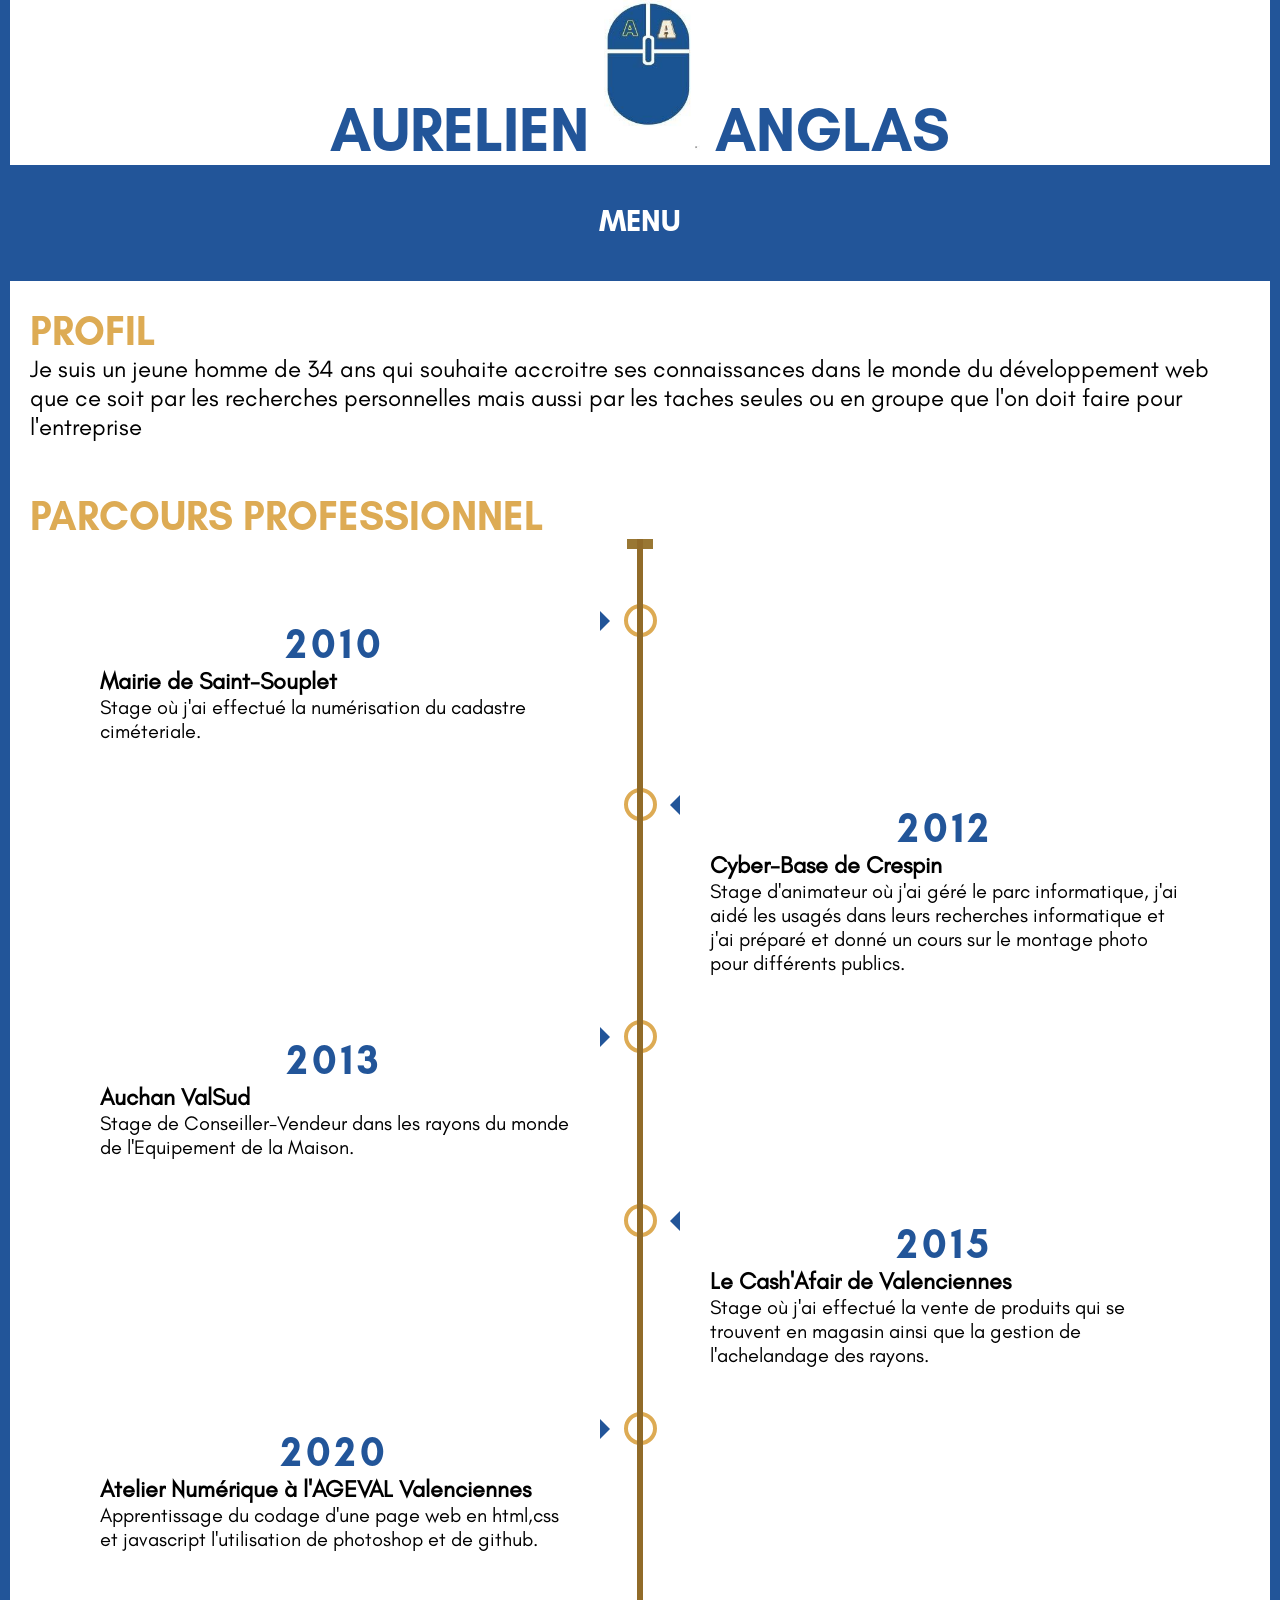
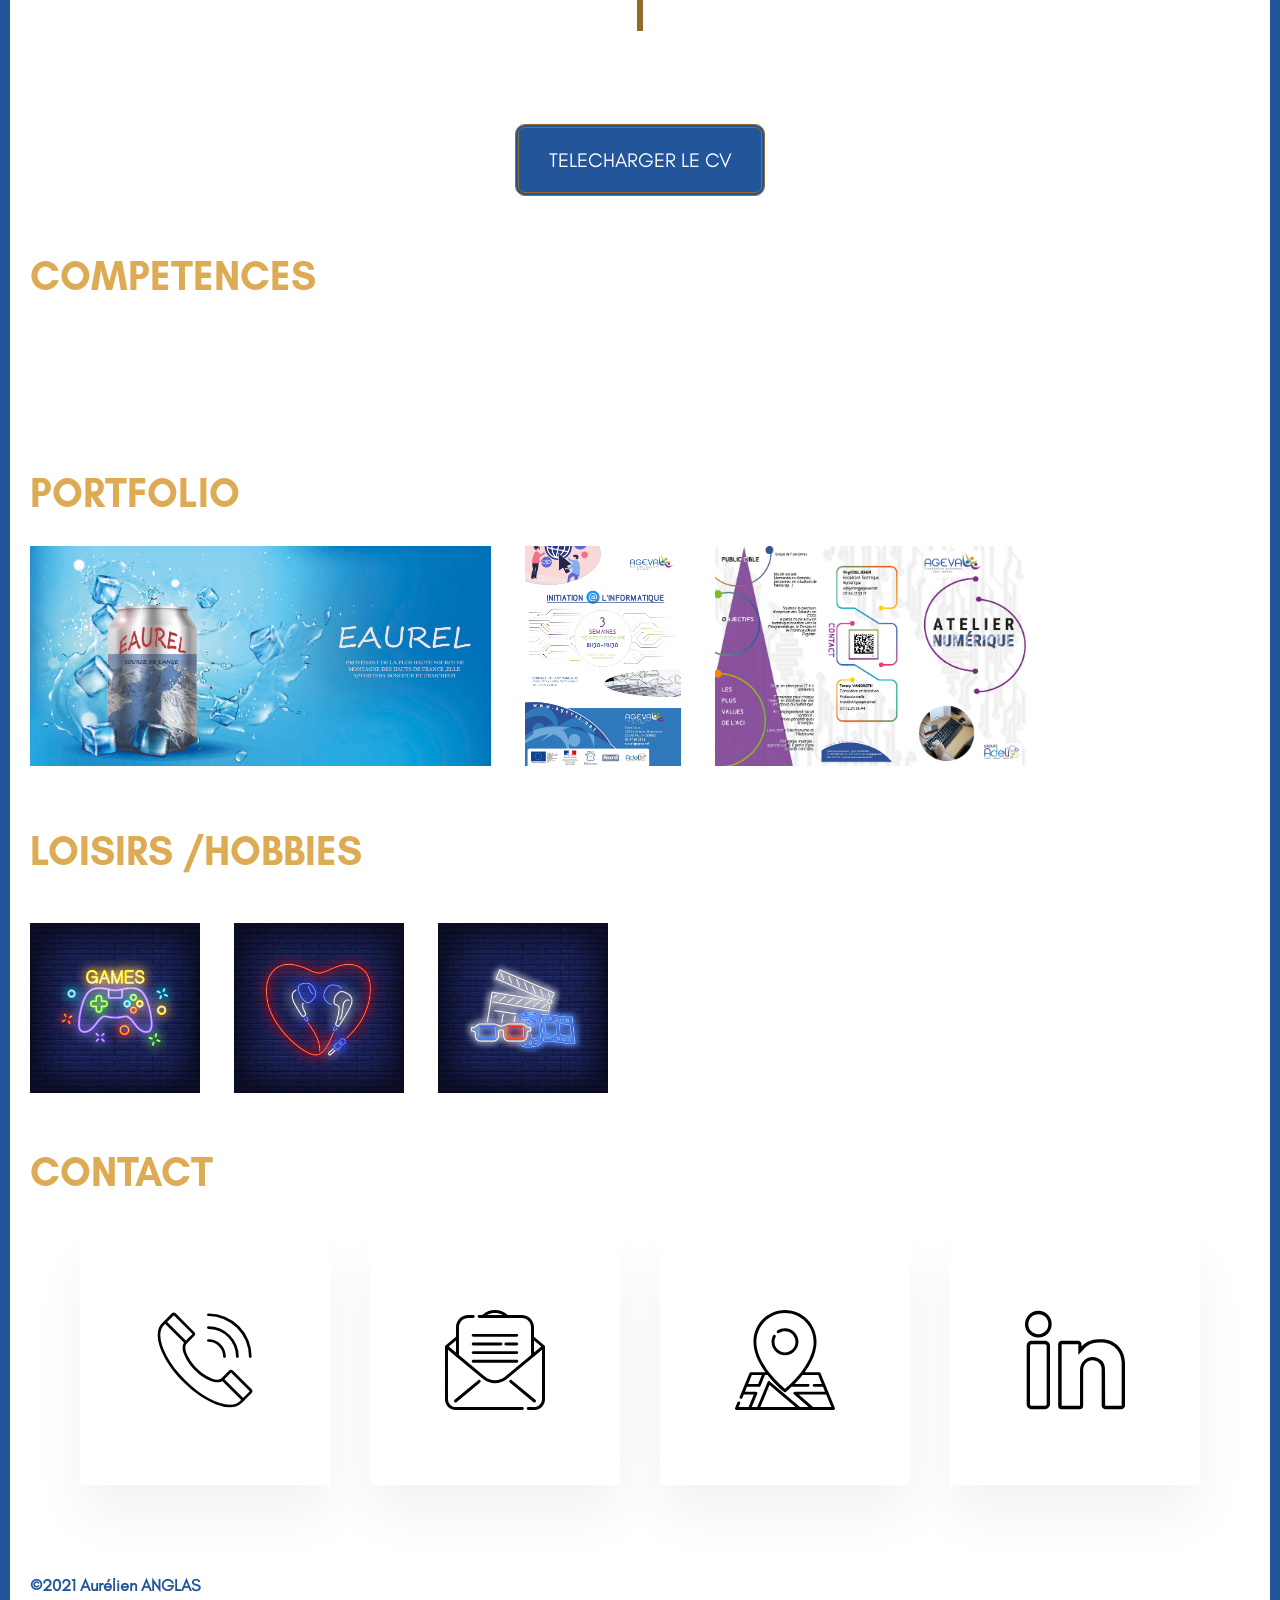
==== index.html @ 5579807e "Add files via upload" ====
<!DOCTYPE html>
<html lang="fr" dir="ltr">
<head>
  <meta charset="utf-8">
  <meta name="viewport" content="width=device-width, initial-scale=1.0">
  <link rel="stylesheet" href="index.css">
  <link rel="stylesheet" href="https://cdnjs.cloudflare.com/ajax/libs/font-awesome/5.15.1/css/all.min.css" integrity="sha512-+4zCK9k+qNFUR5X+cKL9EIR+ZOhtIloNl9GIKS57V1MyNsYpYcUrUeQc9vNfzsWfV28IaLL3i96P9sdNyeRssA==" crossorigin="anonymous" />
<script type="text/javascript" src="http://ajax.googleapis.com/ajax/libs/jquery/1.8/jquery.min.js"></script>
  <script>

              jQuery(function(){
                  $(function () {
                      $(window).scroll(function () {
                          if ($(this).scrollTop() > 200 ) {
                              $('#scrollUp').css('right','10px');
                          } else {
                              $('#scrollUp').removeAttr( 'style' );
                          }

                      });
                  });
              });
  </script>
<title>Aurélien Anglas CV</title>
</head>
<body>
<header>
  <h1>AURELIEN <img src="img/F.jpg" alt="souris"> ANGLAS </h1>

</header>

</div>
<section id="menu">
  <nav>
    <label for="menu-mobile" class="menu-mobile">MENU</label>
    <input type="checkbox" id="menu-mobile" role="button">
      <ul>
      <li>  <a href="#profil">PROFIL</a></li>
      <li>  <a href="#parcours">PARCOURS PRO</a></li>
      <li>  <a href="#competences">COMPETENCES</a> </li>
      <li>  <a href="#portfolio">PORTFOLIO</a></li>
      <li>  <a href="#loisirs">LOISIRS</a></li>
      <li>  <a href="#contact">CONTACT</a></li>

      </ul>
      </nav>
</section>



<div id="scrollUp">
<a href="#top"><img src="img/to-top.png"/></a>
</div>
</div>
  <section id="profil">

    <article class="profil">
      <h2>PROFIL</h2>
      Je suis un jeune homme de 34 ans qui souhaite accroitre ses connaissances dans le monde du développement web que ce soit par les recherches personnelles mais aussi par les taches seules ou en groupe que l'on doit faire pour l'entreprise
    </article>

  </section>

  <section id="parcours">
    <article class="Parcours professionnel">
        <h2>PARCOURS PROFESSIONNEL</h2>
    </article>

    <div class="timeline" >
      <div class="container left">
        <div class="content">
          <p>2010</p>
          <h3>Mairie de Saint-Souplet</h3>
          <article class="">
            Stage où j'ai effectué la numérisation du cadastre ciméteriale.
          </article>

        </div>
      </div>
      <div class="container right">
        <div class="content">  <p>2012</p>
            <h3>Cyber-Base de Crespin</h3>
            <article class="">
              Stage d'animateur où j'ai géré le parc informatique, j'ai aidé les usagés dans leurs recherches informatique et j'ai préparé et donné un cours sur le montage photo pour différents publics.
            </article>

        </div>
      </div>
      <div class="container left">
        <div class="content">
          <p>2013</p>
          <h3>Auchan ValSud</h3>
          <article class="">
            Stage de Conseiller-Vendeur dans les rayons du monde de l'Equipement de la Maison.
          </article>
        </div>
      </div>
      <div class="container right">
        <div class="content">
          <p>2015</p>
          <h3>Le Cash'Afair de Valenciennes </h3>
          <article class="">
            Stage où j'ai effectué la vente de produits qui se trouvent en magasin ainsi que la gestion de l'achelandage des rayons.
          </article>
        </div>
      </div>
      <div class="container left">
        <div class="content">
          <p>2020</p>
          <h3>Atelier Numérique à l'AGEVAL Valenciennes</h3>
          <article class="">
            Apprentissage du codage d'une page web en html,css et javascript
            l'utilisation de photoshop et de github.
          </article>
        </div>
      </div>
      </div>

    <br>
    <br>
  </section>
<section id="boutoncv">
   <a href="img/aurelien-anglas-cv.pdf" target="blank" download="aurelien-anglas-cv.pdf">
  <span>TELECHARGER LE CV</span>
</a>

</section>
  <section id="competences">

    <article class="Competences">
        <h2>COMPETENCES</h2>
      <br>
      <div class="slideshow">
        <div class="slide">
          <img src="img/github.svg" alt="" >
        </div>
        <div class="slide">
          <img src="img/html.svg" alt="">
        </div>
        <div class="slide">
          <img src="img/css.svg" alt="">
        </div>
        <div class="slide">
          <img src="img/office.svg" alt="">
        </div>
        <div class="slide">
          <img src="img/photoshop.svg" alt="">
        </div>
        <div class="slide">
          <img src="img/illustrator.svg" alt="">
        </div>
        <div class="slide">
          <img src="img/audacity.svg" alt="">
        </div>
        <div class="slide">
          <img src="img/js.svg" alt="">
        </div>
        <div class="slide">
          <img src="img/indesign.svg" alt="">
        </div>
      </div>
    </article>

  </section>
<section id="portfolio">
  <article class="">
    <h2>PORTFOLIO</h2>
  <a  class=affichepersonnel href="img/anglas-aurelien-affiche-perso.pdf" target="_blank"> <img  src=img/anglas-aurelien-affiche-perso.jpg alt=""></a>
  <a  class=affichepersonnel href="img/aurelien-anglas-affiche-ageval.pdf" target="_blank"> <img  src=img/anglas-aurelien-affiche-ageval.jpg alt=""></a>
  <a  class=affichepersonnel href="img/depliant atelier numerique.pdf" target="_blank"> <img  src=img/Depliant-atelier-numerique.jpg alt=""></a>
  </article>
</section>

  <section id="loisirs">
    <article class="">
      <h2>LOISIRS /HOBBIES</h2>
    </article>
    <br>
    <article class="loisirs">
      <img src="img/game-controller.jpg" alt="">
      <img src="img/headphone.jpg" alt="">
      <img src="img/cinema.jpg" alt="">
    </article>
    </section>
    <section id="contact">
      <article class="">
        <h2>CONTACT</h2>
      </article>

      <div class="contener">
        <div class="box">
          <div class="imgBx">
            <img src="img/call.svg" alt="call">
          </div>
          <div class="contant">
            <div class="icon">
              <img src="img/call.svg" alt="">
            </div>
            <h3>Téléphone</h3>
            <h4>06/38/32/59/62</h4>
          </div>
        </div>
        <div class="box">
          <div class="imgBx">
            <img src="img/open-email.svg" alt="">
          </div>
          <div class="contant">
            <div class="icon">
              <img src="img/open-email.svg" alt="">
            </div>
            <h3>Adresse Mail</h3>
            <h4>aurelienanglas@gmail.com</h4>
          </div>
        </div>
        <div class="box">
          <div class="imgBx">
            <img src="img/map.svg" alt="">
          </div>
          <div class="contant">
            <div class="icon">
              <img src="img/map.svg" alt="">
            </div>
            <h3>Adresse</h3>
            <h4>59163 Condé sur Escaut</h4>
          </div>
        </div>
        <div class="box">
          <div class="imgBx">
           <img src="img/linkedin.svg" alt="">
          </div>
          <div class="contant">
            <div class="icon">
             <img src="img/linkedin.svg" alt="">
            </div>
            <h3>Linkedin</h3>
            <h4>www.linkedin.com/in/aurelien-anglas/</h4>
          </div>
    </div>
  </div>
  </section>
<footer>

<section>
  <article class="">
    <div class="">
      <h5>&copy;2021 Aurélien ANGLAS</h5>
    </div>
  </article>

</section>

</footer>
</body>
</html>
---- index.css ----
@font-face {
  font-family:"glacial indifference" ;
  src: url(GlacialIndifference-Regular.otf);
}
@font-face {
  font-family: "Gi Bolder";
  src: url(GlacialIndifference-Bold.otf);

}
*{  margin: 0;
  padding: 0;
  box-sizing:border-box;
  font-family: "glacial indifference";
}

header{   background-color: #fff;
}
header h1{
  font-family: "Gi Bolder";
  font-size: 60px;
  text-align: center;
  background-color: white;
  color: #259;
margin-bottom: 25px;
}
header img{
height: 150px;
}
section{
  padding: 25px 20PX;
}
input{
  display: none;
}
body{
  background: #259;
  padding-left: 10px;
  padding-right: 10px;
  justify-content: center;
  align-items: center;
  min-height: 100vh;
}
#menu{
  display: flex;
  justify-content: center;
  align-items: center;
  padding:0px 0px;
  color:white;
}
nav{
  width: 100%;
  background-color: white;
  margin-top: : 30px;
  margin-bottom: 30px;
}
nav> ul{
  margin: 0px;

}
nav li{
  list-style-type: none;
}
li::before {
  content: "•";
color:#ddab54
}
nav>ul>li{
  float: left;
  position: relative;
}
nav >ul ::after{
  content: "";
  display: table;
  clear: both;
}
.submenu{
  display: none;
}
nav input[type=checkbox]{
  display: none;
}
nav label{
  display: none;
}
nav a{
  display: inline-block;
  text-decoration: none;
}
nav>ul>li>a {
  padding: 10px 15px;
  color:#249;
}
nav input[type=checkbox]:checked ~ ul{
  display: block;
}
  .timeline{
    background-color:#fff;
    margin: 0 auto;
    position: relative;

    font-size:20px;
    padding: 50px 0;
  }
  .timeline::before{
    content: "";
    position: absolute;
    top: 0;
    bottom: 0;
    width: 26px;
    height:10px;
    left: 50%;
    background: #973;
    margin-left: -13px;
  }

  .container{
    padding: 10px 40px;
    position: relative;
    width: 50%;
  }
  /* The circles on the timeline */
  .container::after{
    content: "";
    position: absolute;
    top: 15px;
    right: -17px;
    width: 25px;
    height: 25px;
    border-radius: 50%;
    border: 4px solid #ddab54;
    background: #fff;
    z-index: auto;
  }
  .left{
    left:0;
  }
  .right{
    left: 50%;
  }


  a{font-family: "GI Bolder";
    text-decoration: none;
    font-size: 40px;
  }
  /* The actual timeline (the vertical ruler) */
  .timeline::after {
    content: '';
    position: absolute;
    width: 6px;
    background-color: #916b29;
    top: 0;
    bottom: 0;
    left: 50%;
    margin-left: -3px;
  }
  /* The actual content */
  .content {
    padding: 20px 30px;
    background-color:white
    ;
    position: relative;
    border-color: #259;
    border-radius: 6px;
  }

  /* Add arrows to the left container (pointing right) */
  .left::before {
    content: " ";
    height: 0;
    position: absolute;
    top: 22px;
    width: 0;
    z-index: auto;
    right: 30px;
    border: medium solid white;
    border-width: 10px 0 10px 10px;
    border-color: transparent transparent transparent #259;
  }

  /* Add arrows to the right container (pointing left) */
  .right::before {
    content: " ";
    height: 0;
    position: absolute;
    top: 22px;
    width: 0;
    z-index: auto;
    left: 30px;
    border: medium solid white;
    border-width: 10px 10px 10px 0;
    border-color: transparent #259 transparent transparent;
  }
  /* Fix the circle for containers on the right side */
  .right::after {
    left: -16px;
  }
  h2{color:#ddab54;}
  article.profil{
    font-size: 24px;
  }
  .profil{background-color: #fff}
  #profil{
    z-index: auto;
    background:#fff;
  }
  #parcours{
    background:#fff;
    z-index: auto;
  }
   h2{
     font-family: "GI bolder";
     font-size: 40px;
    color:#ddab54;
  }
  #parcours p{
    color:#259;
    font-size: 40px;font-family: "GI bolder";
    text-align: center;
    letter-spacing: 4px;
  }
  .cv img{
    height: 160px;
    padding:15px;
    right: -15%;
  }
  #boutoncv {
    background-color: white;
    text-align: center;
  }
#boutoncv a {
        display:inline-block;

        font-family: GI Bolder;
        font-size: 20px;
        color:white;
        background-color: #259;
        border-radius: 10px;
        border: 4px double #916b29;
        padding: 20px;
        width: 250px;
        transition: all 0.5s;
        cursor: pointer;
        margin: 5px;
        }
        #boutoncv a span {
        cursor: pointer;
        display: inline-block;
        text-align: center;
        position: relative;
        transition: 0.5s;
        }
        #boutoncv a span:after {

        position: absolute;
        text-align: center;
        opacity: 0;
        top: 0;
        right: -20px;
        transition: 0.5s;
        }
        #boutoncv a:hover {
        background-color: #ddab54;
        }
        #boutoncv a:hover span {
        padding-right: 25px;
        }
      #boutoncv a:hover span:after {
        opacity: 1;
        right: 0;
        }
  .slideshow{
    position: relative;
    width: 100px;
    height: 100px;
    transform-style:flat;
    perspective: 500px
  }
  .slideshow .slide{
    position: relative;
    top:0;
    left:0;
    right: 0;
    bottom:0;
    animation: animate 13.5s linear infinite;
    transform: rotateY(90deg);
  }
  .slideshow .slide:nth-child(2){
    animation-delay: 0s;}
  .slideshow .slide:nth-child(3){
    animation-delay: 01.5s;}
  .slideshow .slide:nth-child(8){
    animation-delay: 3s;}
  .slideshow .slide:nth-child(1){
    animation-delay: 4.5s;}
  .slideshow .slide:nth-child(4){
    animation-delay: 6s;}
  .slideshow .slide:nth-child(5){
    animation-delay: 7.5s;}
  .slideshow .slide:nth-child(6){
    animation-delay: 9s;}
  .slideshow .slide:nth-child(9){
    animation-delay: 10.5s;}
  .slideshow .slide:nth-child(7){
    animation-delay: 12s;}

  .slideshow .slide img{
    position: absolute;
    top: 0;
    left:0;
    object-fit:fill;
    transform: rotateY(180deg);
    animation-duration: infinite;
  }
  @keyframes animate {
  0%{
    transform: rotateY(90deg);
  }
  10%,100%{
    transform: rotateY(270deg);
  }
  }
  #competences{background-color: #fff;}
  #competences img{
    height: 100px;
    padding-right: 25px;
  }
#loisirs{background-color: #fff;}
  #loisirs article{ background-color: #fff;}
  #loisirs img{
    height: 200px;
    position: relative;
    justify-content:space-around;
    padding-right:30px;
    padding-top: 30px;

  }
#portfolio { background-color: #fff;

}
  #portfolio img{
    height: 250px;
    position: relative;
    justify-content:space-around;
    padding-right:30px;
    padding-top: 30px;
    color:white;
    border-radius: solid,2px,#249;
  }
  .loisirs {background-color: #259;}

 .haut{

   justify-content: flex-end;
 }
 .haut img{
   position:relative;
   height:25px;
 }
 #scrollUp
 {
 position: fixed;
 bottom : 20px;
 right: -100px;
 z-index: 9999;
 }
#contact{
  background:white;
}
  .contener{
    position:relative;
    display: flex;
    justify-content: center;
    align-items: center;
    flex-wrap: wrap;
    margin: 20px 0;
  }
  .contener .box{
    position: relative;
    width: 250px;
    height: 250px;
    margin: 20px;
    background: #fff;
    box-shadow: 0px 30px 50px rgba(0, 0, 0, 0.05);
  }
  .contener .box:hover .imgBx{
    transform: scale(0);
  }
  .contener .box .imgBx{
    position: absolute;
    top: 0;
    left: 0;
    width: 100%;
    height: 100%;
    display: flex;
    justify-content: center;
    align-items: center;
    transition: 0.5s;
  }
  .contener .box .imgBx img{
    max-width: 100px;
  }
  .contener .box .contant{
    position: absolute;
    top:0;
    left:0;
    width: 100%;
    height:100%;
    padding: 20px;
    display: flex;
    justify-content: center;
    align-items: center;
    text-align: center;
    flex-direction: column;
    transition: 0.5s;
    background-color: #259;
    transform: scale(0);
  }
  .contener .box:hover .contant{
    transform: scale(1);
  }
  .contener .box:nth-child(2) .contant{
    background: #259;
  }
  .contener .box:nth-child(3) .contant{
    background: #259;
  }
  .contener .box:nth-child(4) .contant{
    background: #259;
  }
  .contener .box:nth-child(5) .contant{
    background: #259;
  }
  .contener .box .contant .icon img{
    max-width: 80px;
    filter: invert(1);
  }
  .contener .box .contant h3{
    color:#fff;
    text-transform: uppercase;
    font-size: 16px;
    letter-spacing: 2px;
    margin-top: 20px;
  }
  .contener .box .contant h4{
    color: #fff;
    font-size: 16px;
    font-weight: 500;
  }
  @media screen and (max-width:768px){
 .timeline::after {
   left:4.4%;
 }
.timeline::before{
  left:4.4%;}
/* Full-width containers */
 .container {
   width: 100%;
   padding-left: 50px;
   padding-right: 25px;
 }
/* Make sure that all arrows are pointing leftwards */
 .container::before {
   left: 60px;
   border: medium solid white;
   border-width: 10px 10px 10px 0;
   border-color: transparent white transparent transparent;
 }
/* Make sure all circles are at the same spot */
 .left::after, .right::after {
   left: 15px;
 }
/* Make all right containers behave like the left ones */
 .right {
   left: 0px;}
 }

footer{
  background: white;
font-size: 20px;
font-family: GlacialIndifference;
color: #259;
}
@media screen and (max-width:320px){
  nav{position: relative;
  }
  nav a{font-family: "GI Bolder";
  font-size: 1.5em;
  }
};

@media screen and (max-width:768px){
  body{
    background: white;
    padding-left: 0px;
    padding-right: 0px;
  }
}
@media screen and (max-width:1500px) {
  .menu-mobile{
    display: block;
    color:#fff;
    background:#259;
    font-family: GI Bolder;
    font-size: 30px;
    text-align: center;
    padding:12px 0px;
  }
  nav ul{
    display: none;
  }
  nav ul li, nav ul li a{
    width: 100%;
    text-align: center;
  }
  nav ul li a ,nav ul li:hover a {
    padding: 10px 30px;
  }
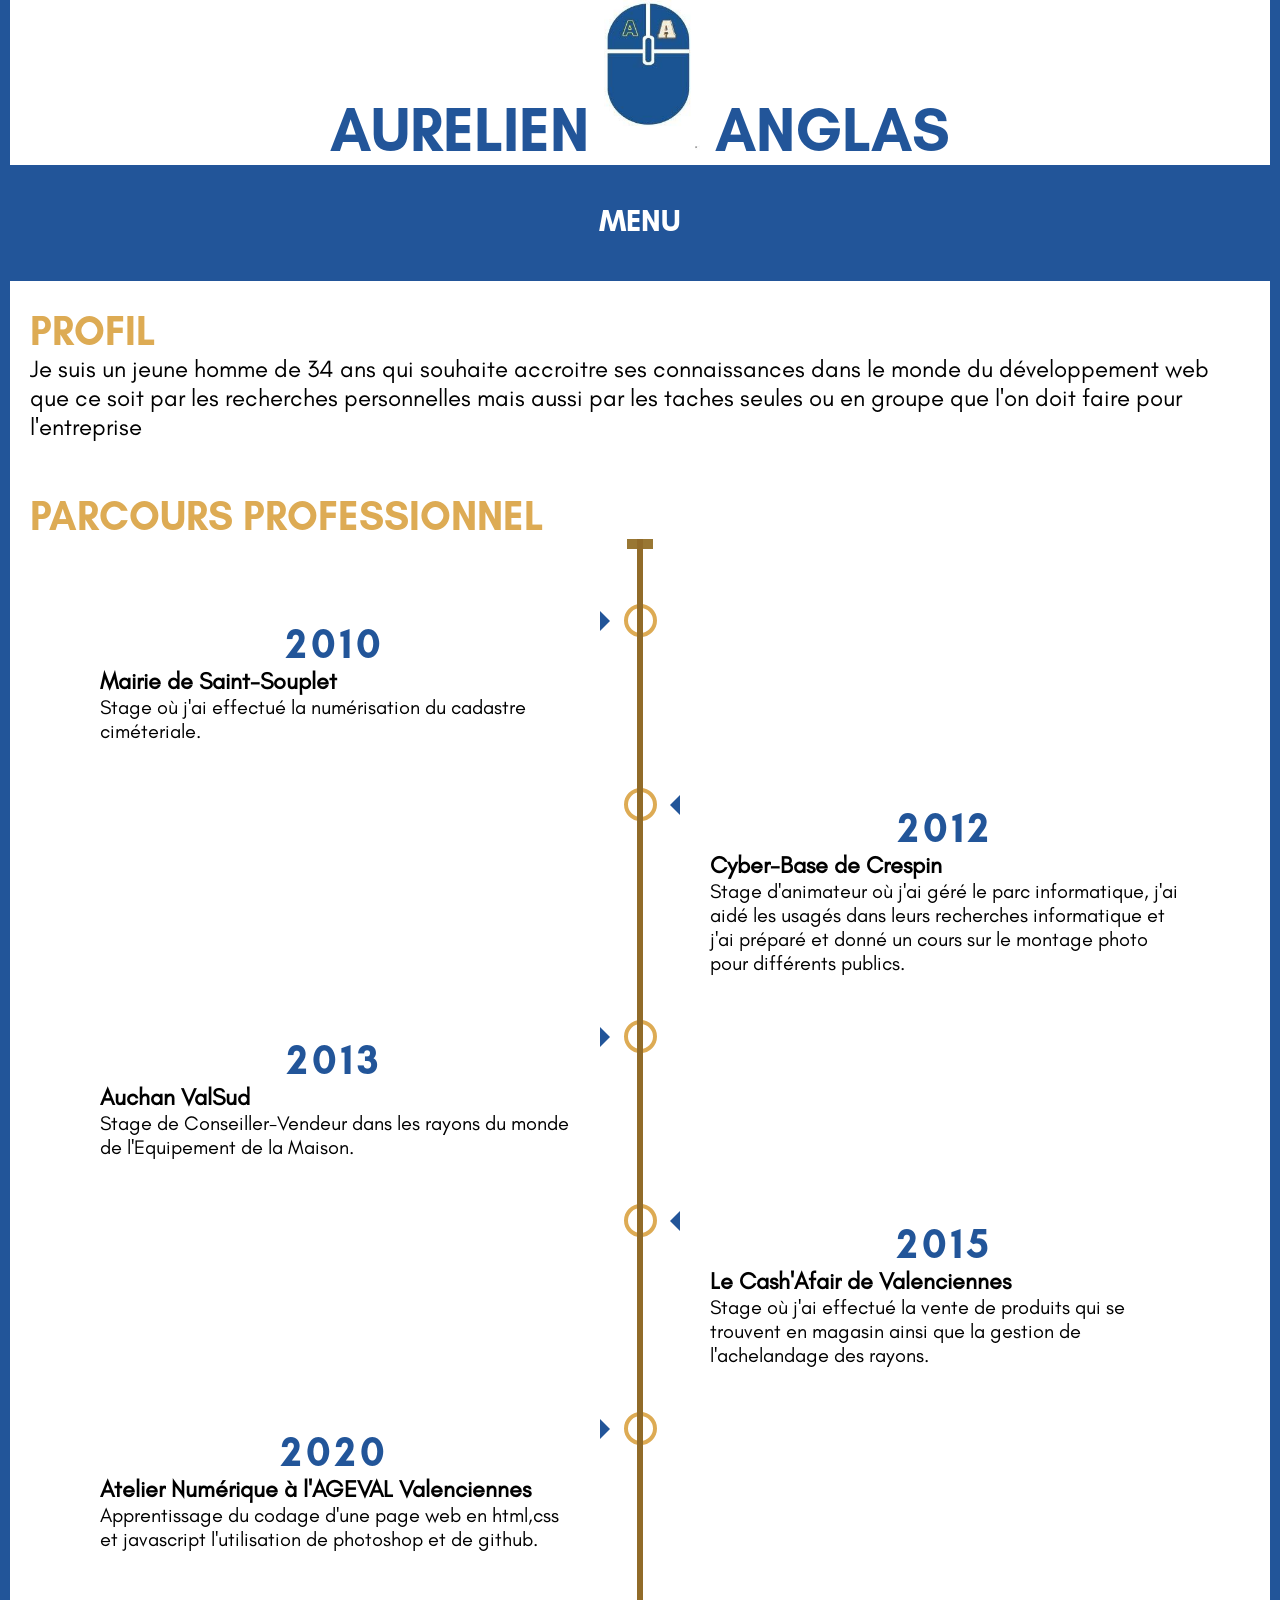
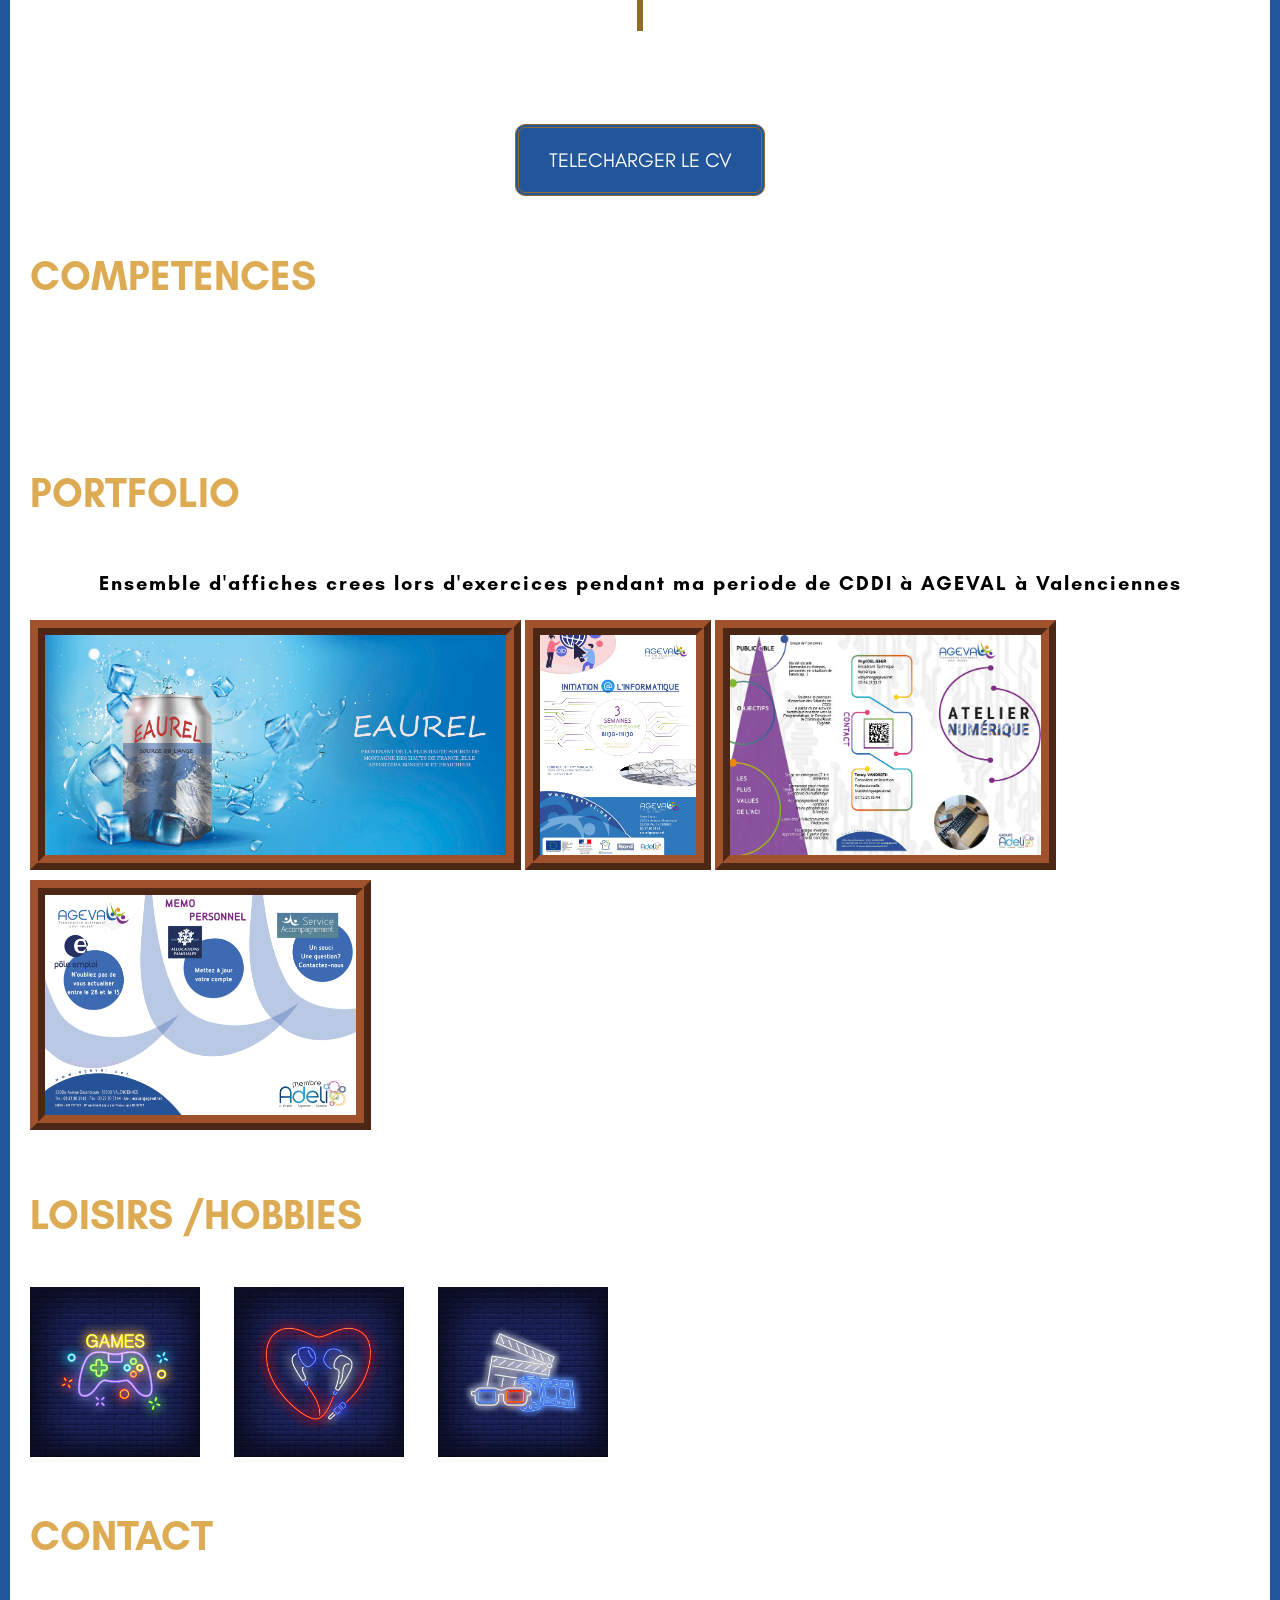
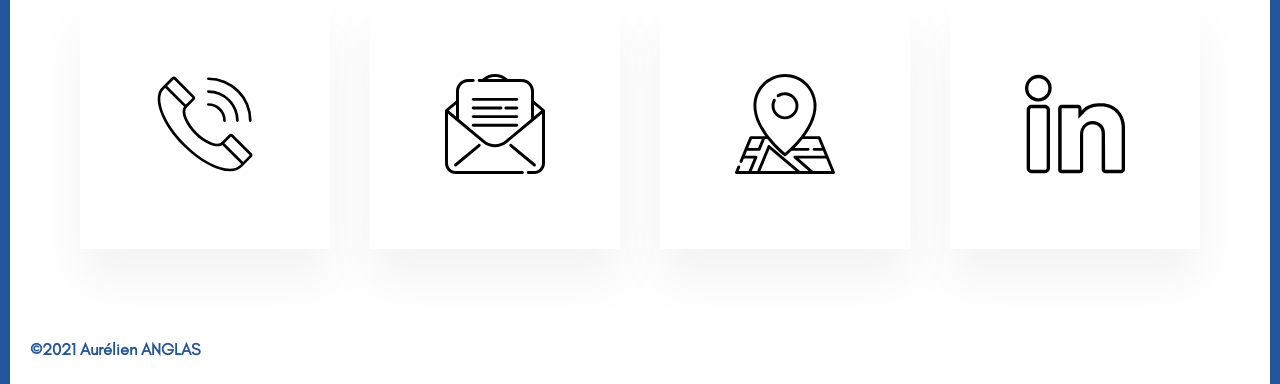
==== commit 640b60f0: "Add files via upload" ====
--- a/index.html
+++ b/index.html
@@ -165,9 +165,14 @@
 <section id="portfolio">
   <article class="">
     <h2>PORTFOLIO</h2>
+    <section>
+      <h3> Ensemble d'affiches crees lors d'exercices pendant ma periode de CDDI à AGEVAL à Valenciennes
+    </section>
+
   <a  class=affichepersonnel href="img/anglas-aurelien-affiche-perso.pdf" target="_blank"> <img  src=img/anglas-aurelien-affiche-perso.jpg alt=""></a>
   <a  class=affichepersonnel href="img/aurelien-anglas-affiche-ageval.pdf" target="_blank"> <img  src=img/anglas-aurelien-affiche-ageval.jpg alt=""></a>
   <a  class=affichepersonnel href="img/depliant atelier numerique.pdf" target="_blank"> <img  src=img/Depliant-atelier-numerique.jpg alt=""></a>
+  <a  class=affichepersonnel href="img/aurelien-anglas-memoexercice-fictif.pdf" target="_blank"> <img  src=img/aurelien-anglas-memoexercice-fictif.jpg alt=""></a>
   </article>
 </section>
 
--- a/index.css
+++ b/index.css
@@ -216,15 +216,12 @@
   }
   #parcours p{
     color:#259;
-    font-size: 40px;font-family: "GI bolder";
+    font-size: 40px;
+    font-family: "GI bolder";
     text-align: center;
     letter-spacing: 4px;
   }
-  .cv img{
-    height: 160px;
-    padding:15px;
-    right: -15%;
-  }
+
   #boutoncv {
     background-color: white;
     text-align: center;
@@ -337,16 +334,24 @@
 
   }
 #portfolio { background-color: #fff;
-
+}
+#portfolio h2{
+  padding-bottom: 30px
+}
+#portfolio h3{
+  font-size:20px;
+  font-family: "GI bolder";
+  text-align: center;
+  letter-spacing: 2px;
 }
   #portfolio img{
     height: 250px;
     position: relative;
     justify-content:space-around;
-    padding-right:30px;
-    padding-top: 30px;
     color:white;
-    border-radius: solid,2px,#249;
+    border-style:ridge;
+    border-width: 15px;
+    border-color: sienna;
   }
   .loisirs {background-color: #259;}
 
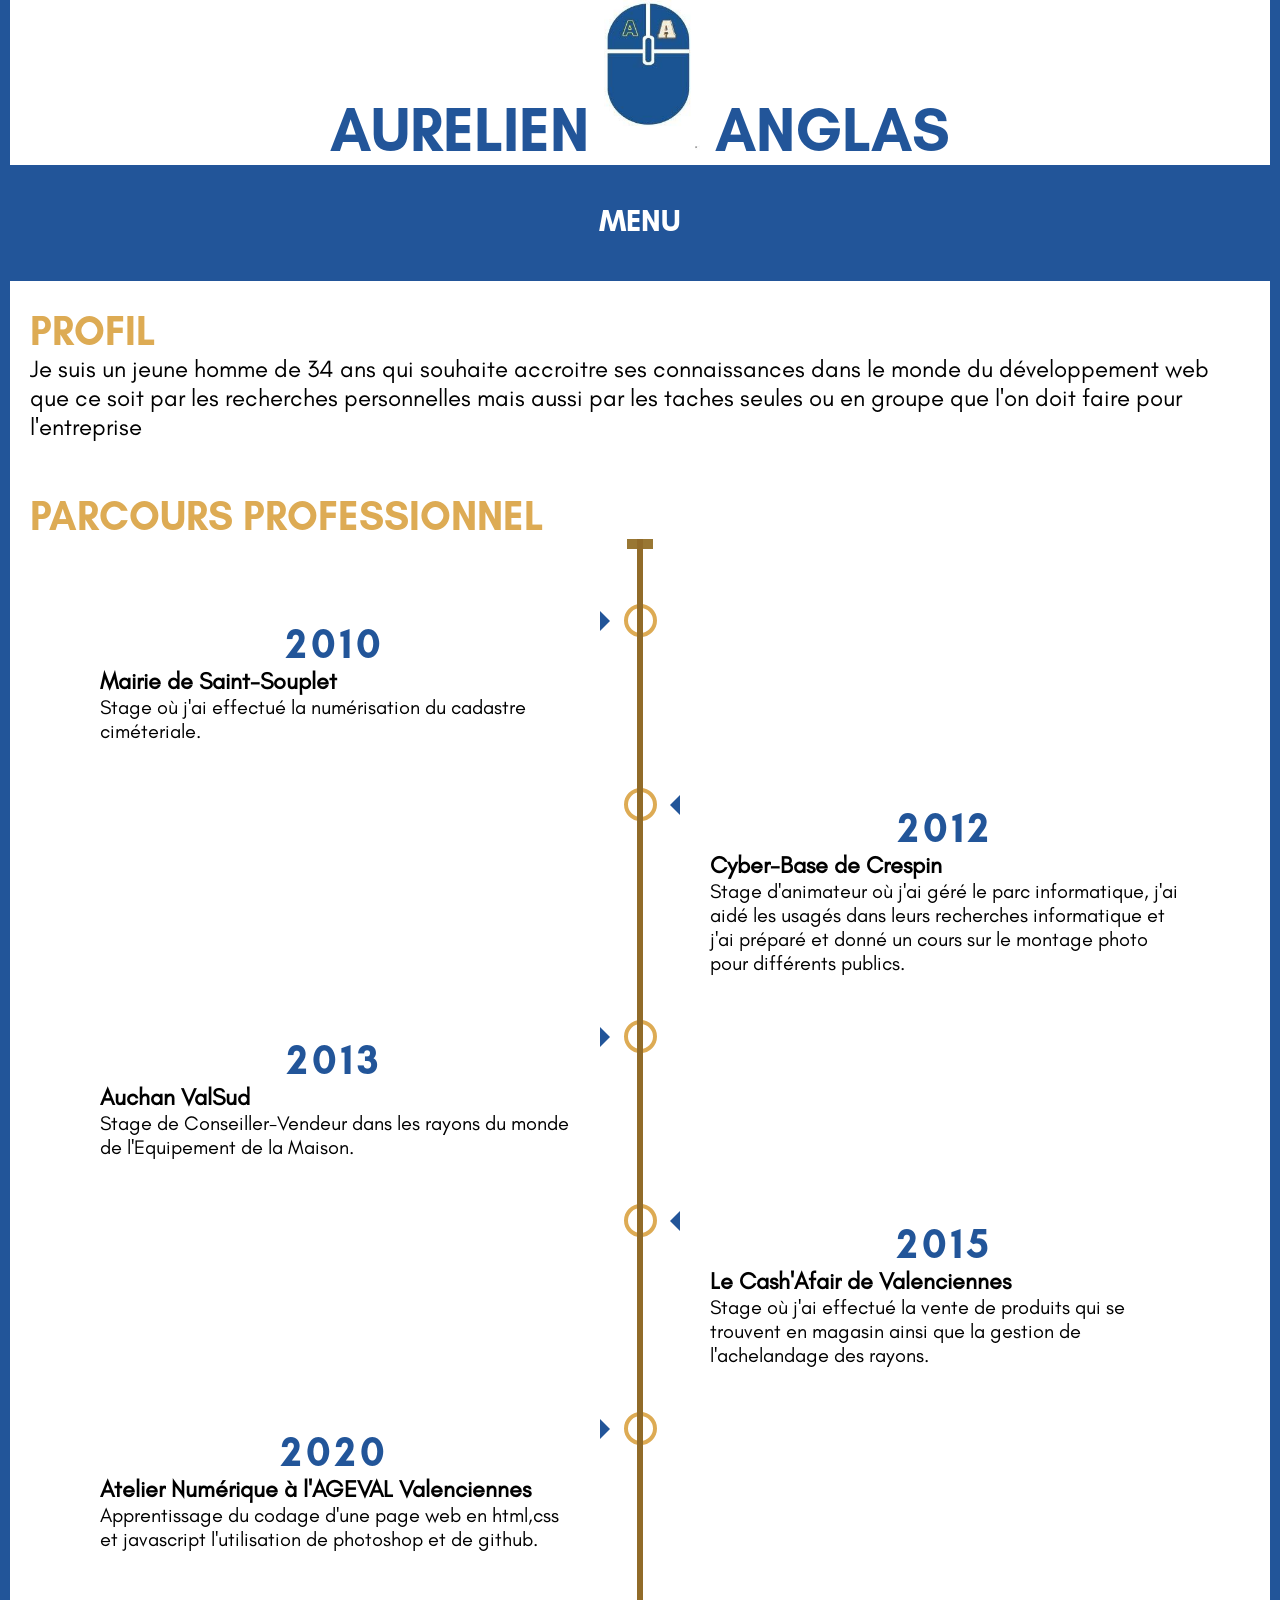
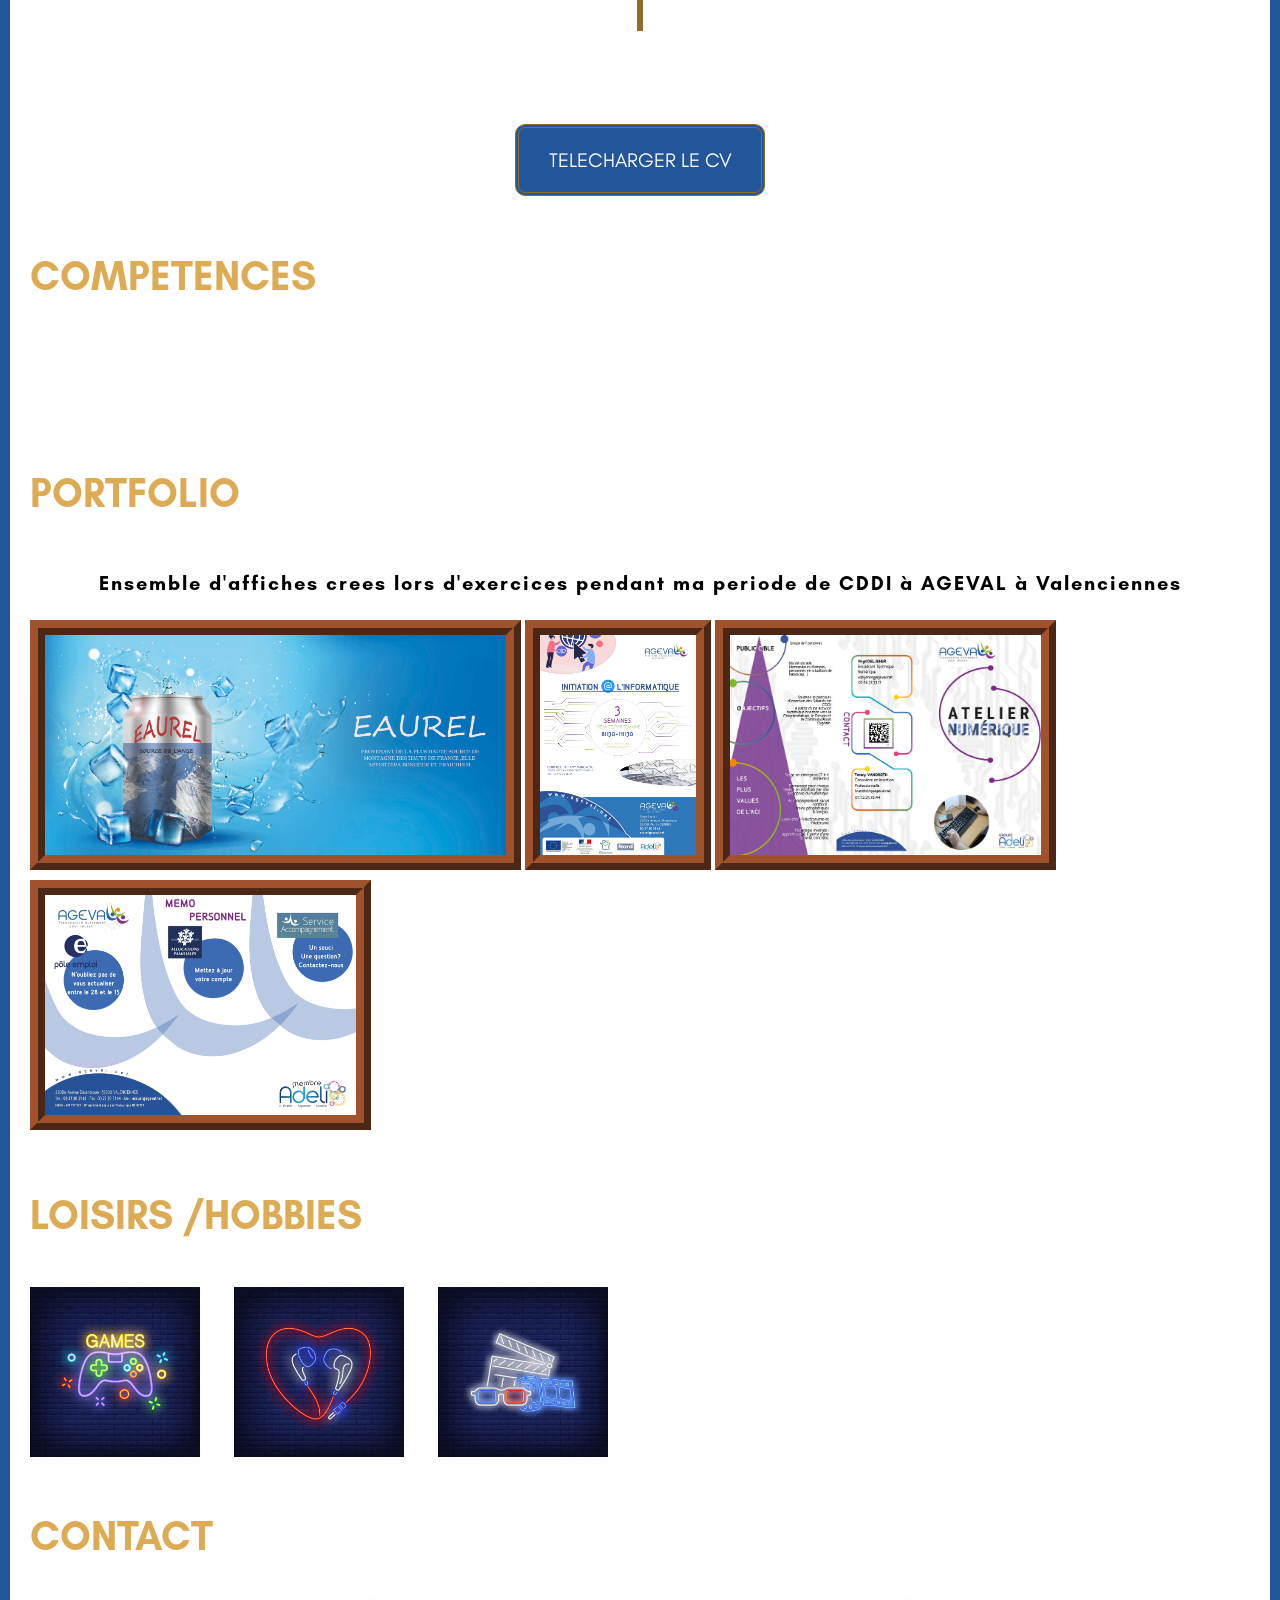
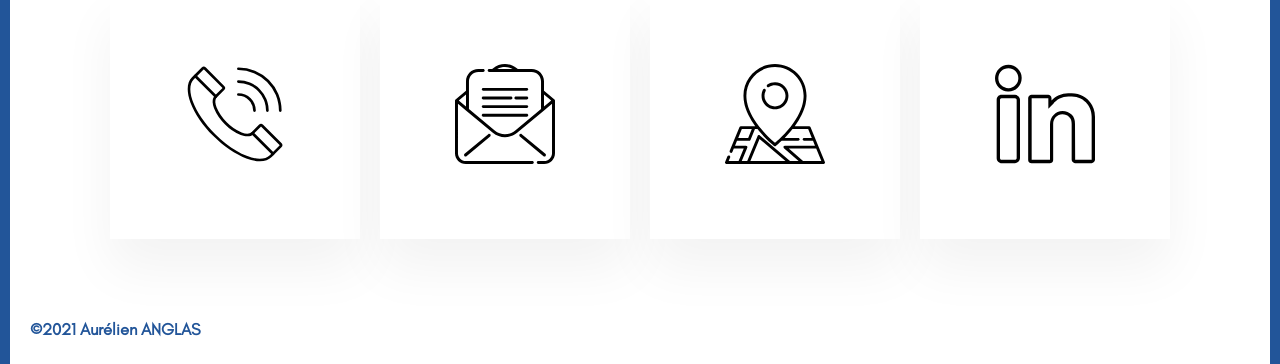
==== commit 8b2e67e1: "Add files via upload" ====
--- a/index.html
+++ b/index.html
@@ -159,6 +159,7 @@
           <img src="img/indesign.svg" alt="">
         </div>
       </div>
+
     </article>
 
   </section>
@@ -225,8 +226,11 @@
             <div class="icon">
               <img src="img/map.svg" alt="">
             </div>
-            <h3>Adresse</h3>
+<article class="mapp">
+            <h3>Mon adresse</h3>
+            <img src="img/map.jpg" alt="">
             <h4>59163 Condé sur Escaut</h4>
+          </article>
           </div>
         </div>
         <div class="box">
--- a/index.css
+++ b/index.css
@@ -274,8 +274,9 @@
     transform-style:flat;
     perspective: 500px
   }
-  .slideshow .slide{
-    position: relative;
+ .slide{
+    position: relative;
+    justify-content: center;
     top:0;
     left:0;
     right: 0;
@@ -348,7 +349,6 @@
     height: 250px;
     position: relative;
     justify-content:space-around;
-    color:white;
     border-style:ridge;
     border-width: 15px;
     border-color: sienna;
@@ -385,7 +385,7 @@
     position: relative;
     width: 250px;
     height: 250px;
-    margin: 20px;
+    margin: 10px;
     background: #fff;
     box-shadow: 0px 30px 50px rgba(0, 0, 0, 0.05);
   }
@@ -403,7 +403,10 @@
     align-items: center;
     transition: 0.5s;
   }
-  .contener .box .imgBx img{
+.contener .mapp img {
+   max-width: 225px;
+text-align: justify;}
+.contener .box .imgBx img{
     max-width: 100px;
   }
   .contener .box .contant{
@@ -412,7 +415,7 @@
     left:0;
     width: 100%;
     height:100%;
-    padding: 20px;
+    padding: 10px;
     display: flex;
     justify-content: center;
     align-items: center;
@@ -522,3 +525,17 @@
   nav ul li a ,nav ul li:hover a {
     padding: 10px 30px;
   }
+@media screen and (max-width:780px){
+  #portfolio img{
+    height:170px;
+     }
+}
+@media screen and (max-width:500px) {
+  #portfolio img{
+    height:130px;
+     }
+     #parcours h2{
+       font-size: 32px;
+       padding-bottom: 15px;
+     }
+}
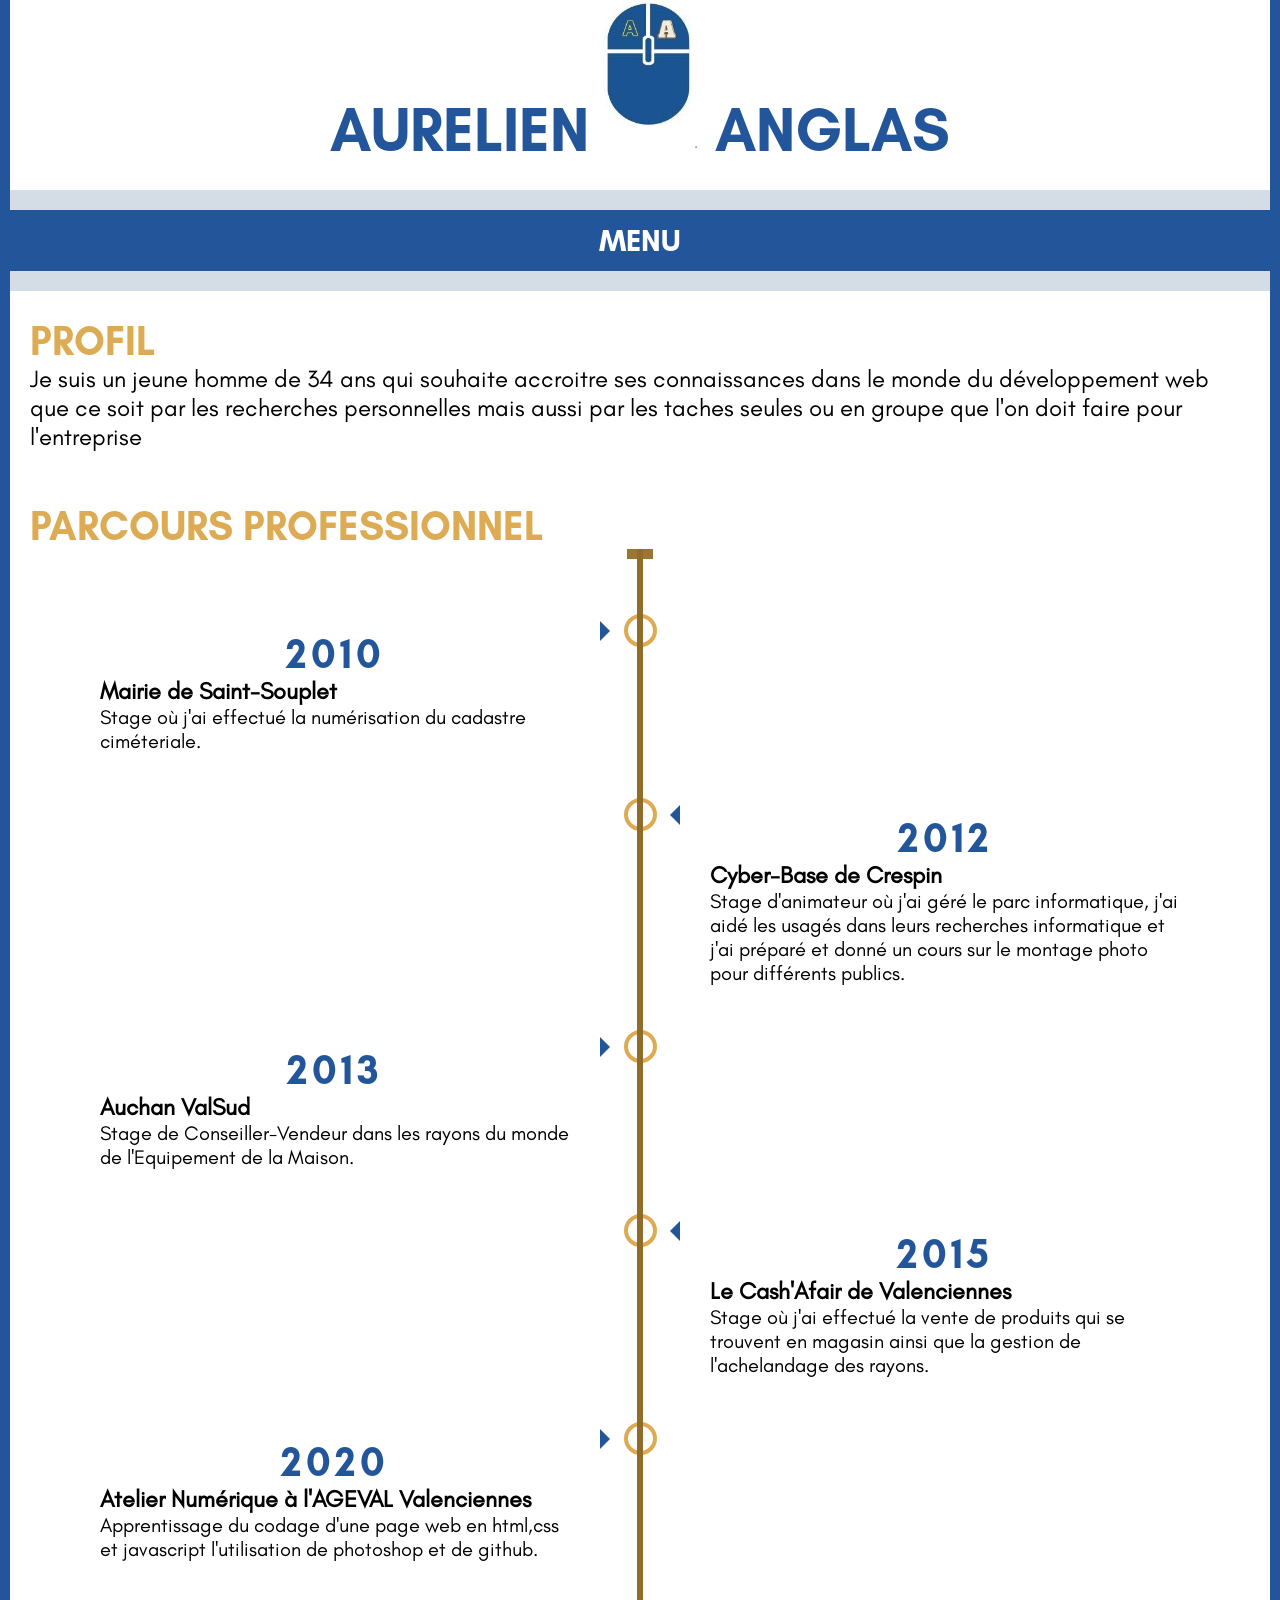
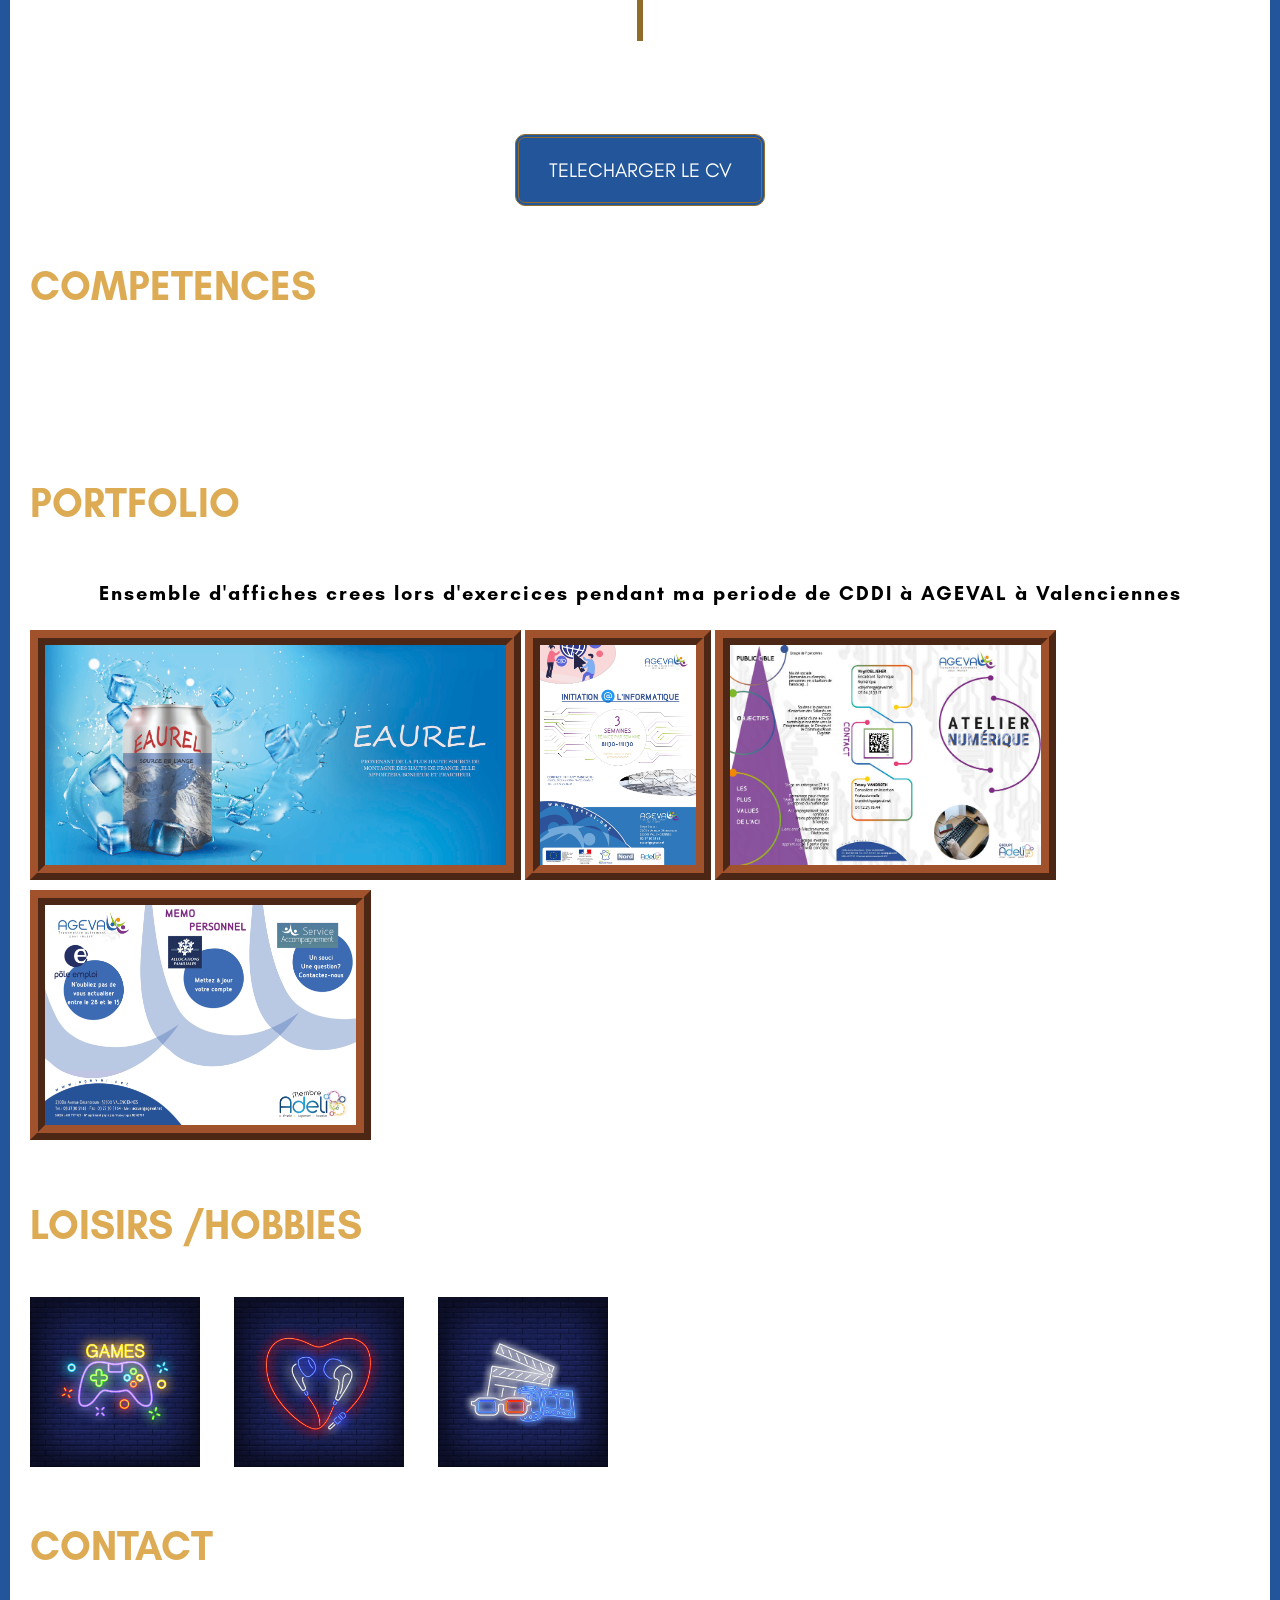
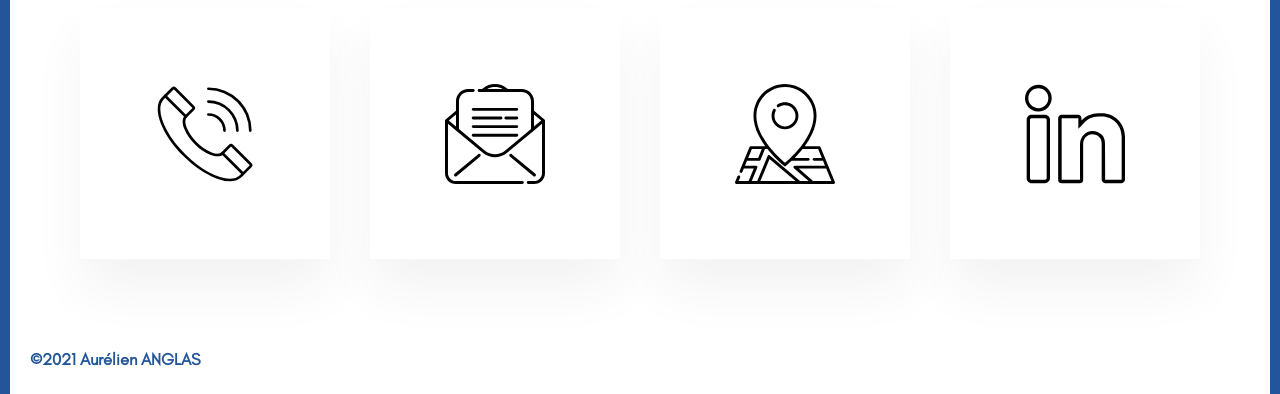
==== commit 16ce9ea4: "Add files via upload" ====
--- a/index.html
+++ b/index.html
@@ -30,7 +30,7 @@
 </header>
 
 </div>
-<section id="menu">
+<div id="menu">
   <nav>
     <label for="menu-mobile" class="menu-mobile">MENU</label>
     <input type="checkbox" id="menu-mobile" role="button">
@@ -44,7 +44,7 @@
 
       </ul>
       </nav>
-</section>
+</div>
 
 
 
@@ -226,11 +226,9 @@
             <div class="icon">
               <img src="img/map.svg" alt="">
             </div>
-<article class="mapp">
-            <h3>Mon adresse</h3>
             <img src="img/map.jpg" alt="">
+            <h3>Adresse</h3>
             <h4>59163 Condé sur Escaut</h4>
-          </article>
           </div>
         </div>
         <div class="box">
--- a/index.css
+++ b/index.css
@@ -12,6 +12,7 @@
   padding: 0;
   box-sizing:border-box;
   font-family: "glacial indifference";
+  scroll-behavior: smooth;
 }
 
 header{   background-color: #fff;
@@ -22,7 +23,7 @@
   text-align: center;
   background-color: white;
   color: #259;
-margin-bottom: 25px;
+padding-bottom: 25px;
 }
 header img{
 height: 150px;
@@ -45,14 +46,20 @@
   display: flex;
   justify-content: center;
   align-items: center;
-  padding:0px 0px;
+  position: sticky;
+  top: 0;
   color:white;
+  z-index: 99;
+  text-align: center;
 }
 nav{
+  background: #d4dce5;
+  padding-top:20px;
+  padding-bottom:20px;
   width: 100%;
-  background-color: white;
-  margin-top: : 30px;
-  margin-bottom: 30px;
+
+
+
 }
 nav> ul{
   margin: 0px;
@@ -61,10 +68,7 @@
 nav li{
   list-style-type: none;
 }
-li::before {
-  content: "•";
-color:#ddab54
-}
+
 nav>ul>li{
   float: left;
   position: relative;
@@ -385,7 +389,7 @@
     position: relative;
     width: 250px;
     height: 250px;
-    margin: 10px;
+    margin: 20px;
     background: #fff;
     box-shadow: 0px 30px 50px rgba(0, 0, 0, 0.05);
   }
@@ -403,10 +407,7 @@
     align-items: center;
     transition: 0.5s;
   }
-.contener .mapp img {
-   max-width: 225px;
-text-align: justify;}
-.contener .box .imgBx img{
+    .contener .box .imgBx img{
     max-width: 100px;
   }
   .contener .box .contant{
@@ -415,7 +416,7 @@
     left:0;
     width: 100%;
     height:100%;
-    padding: 10px;
+    padding: 20px;
     display: flex;
     justify-content: center;
     align-items: center;
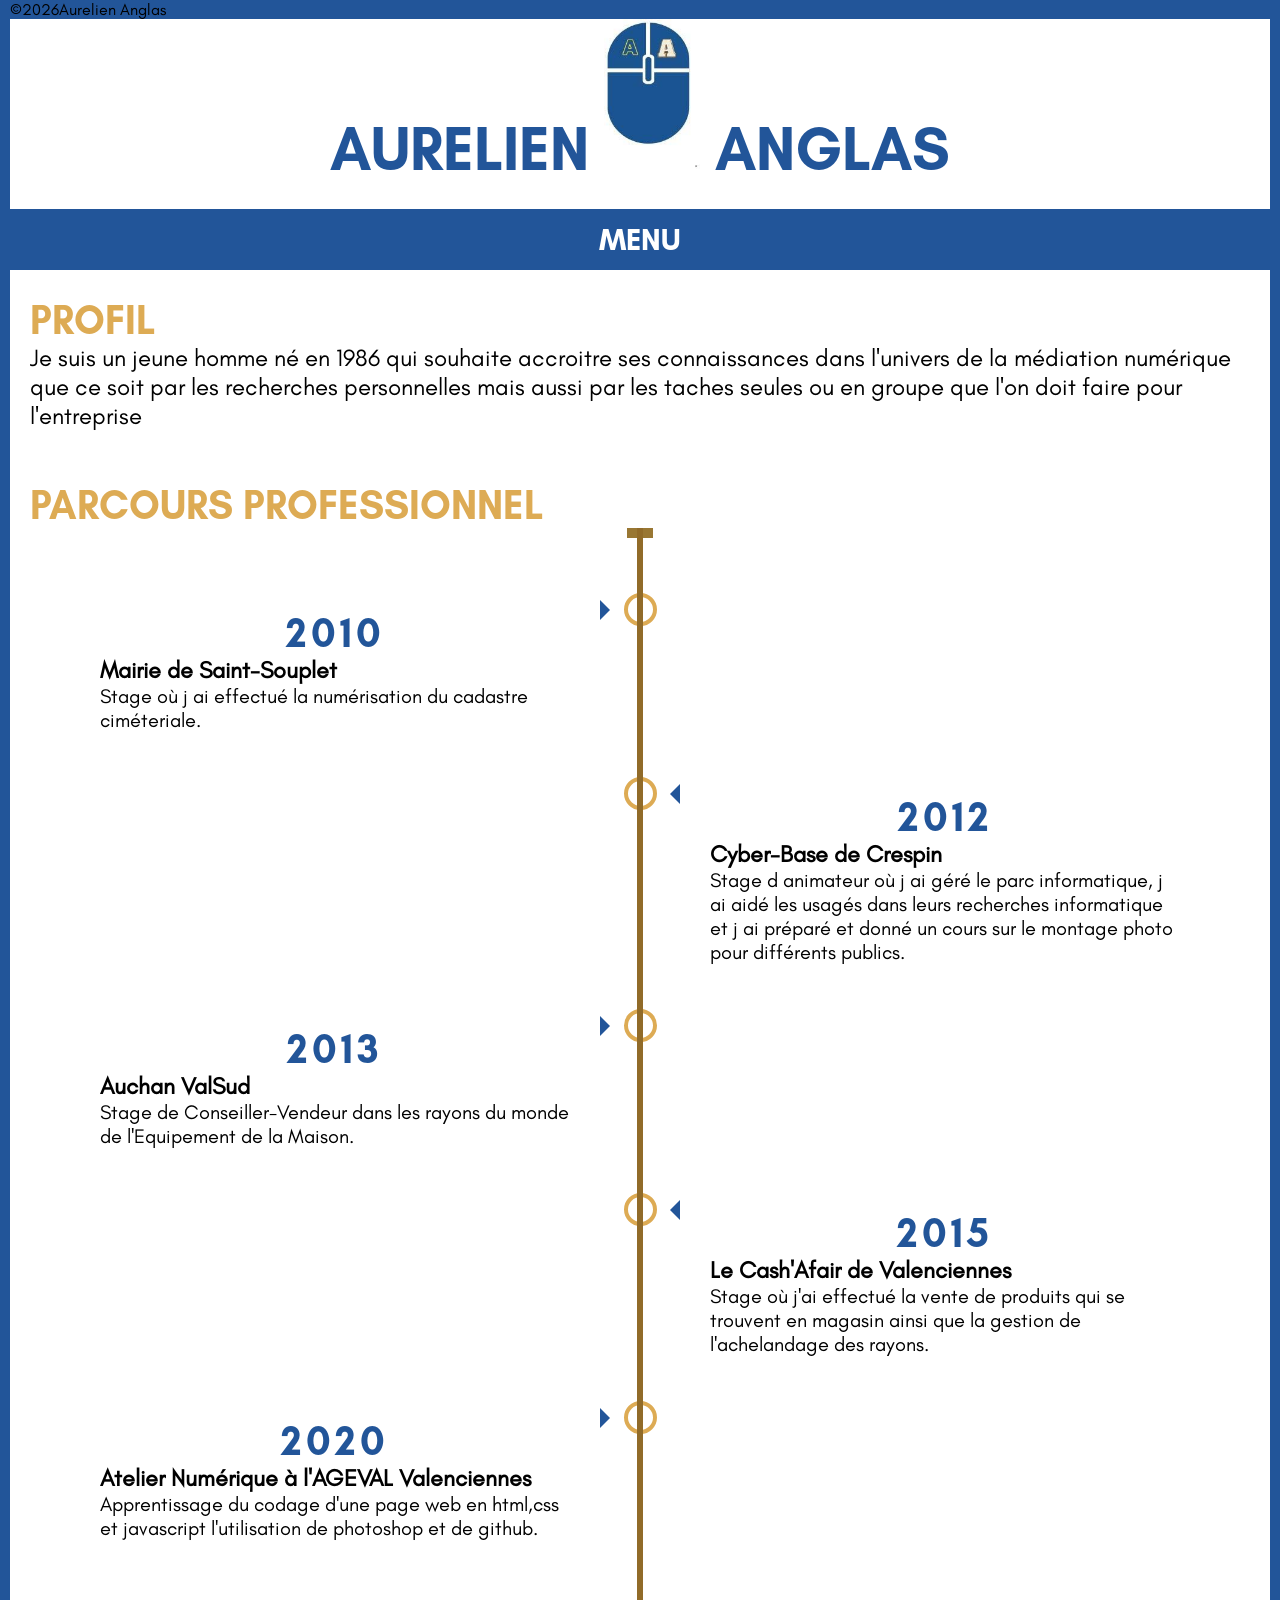
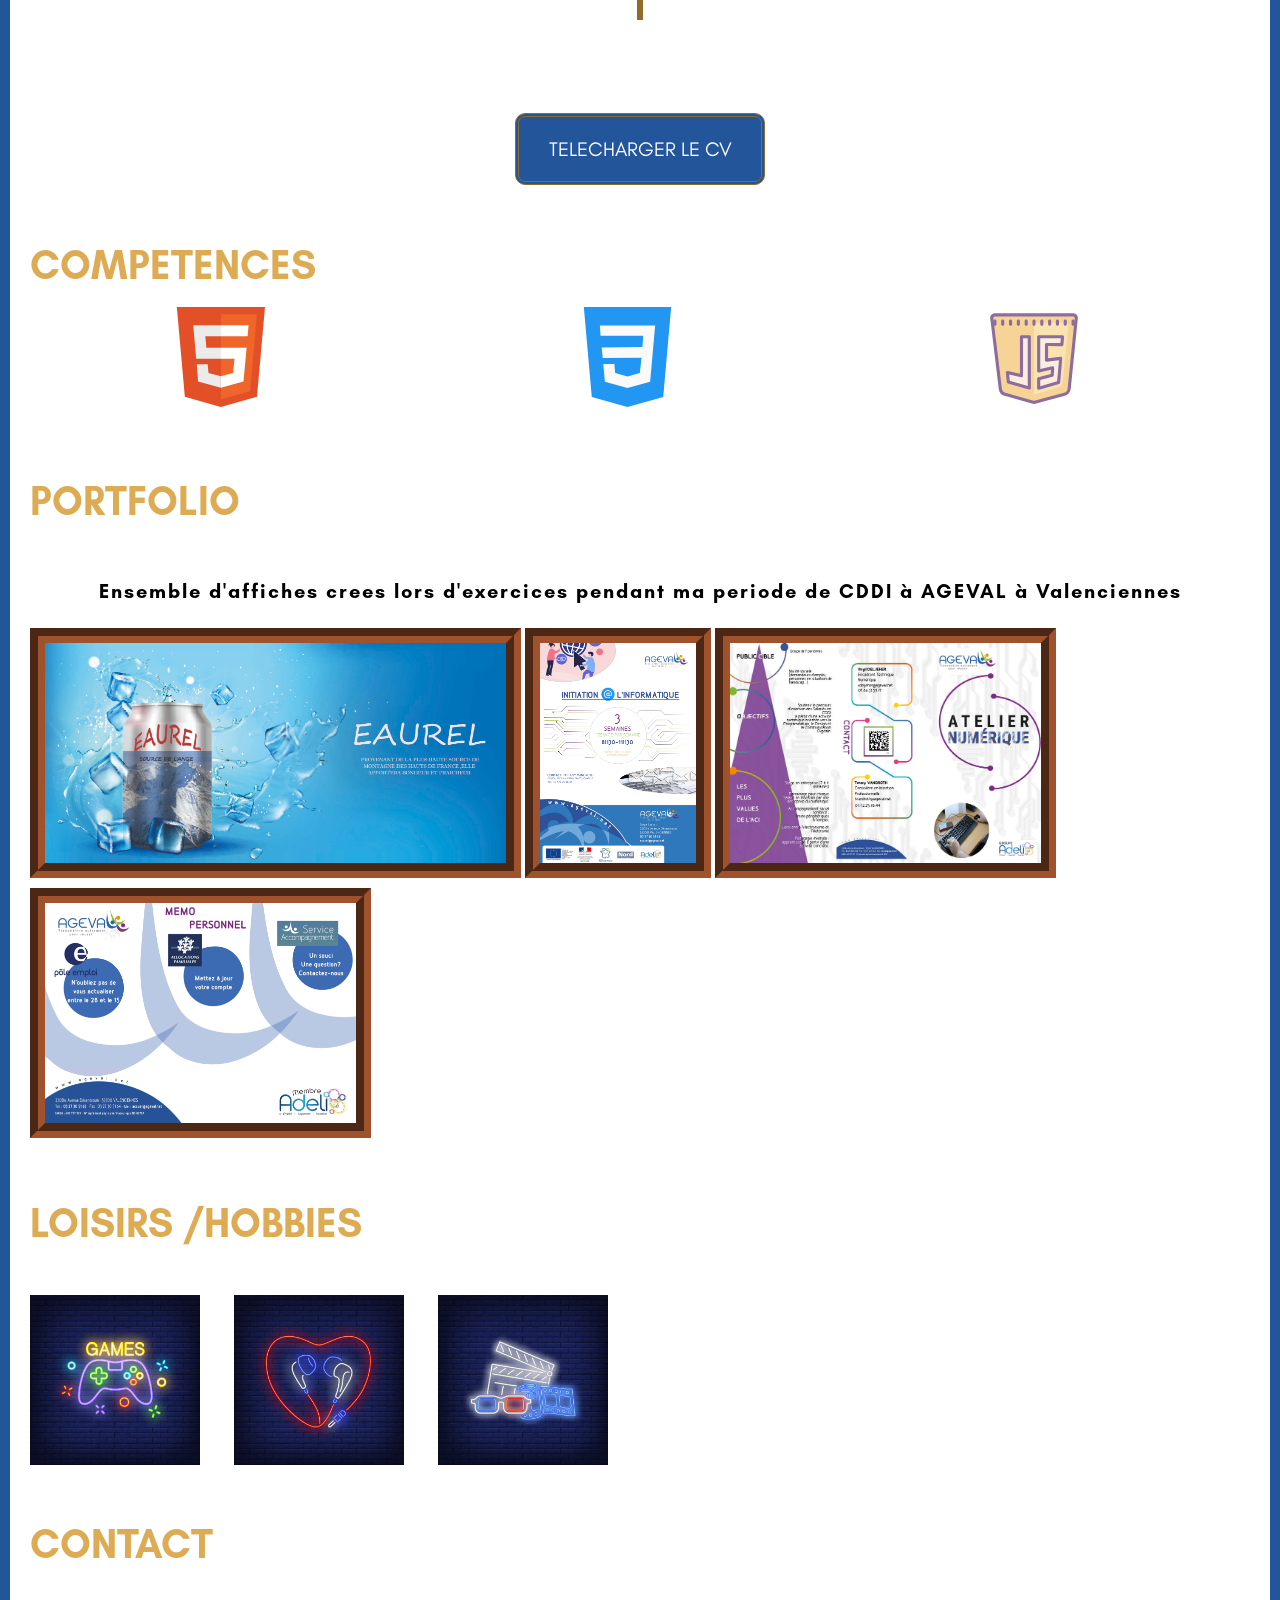
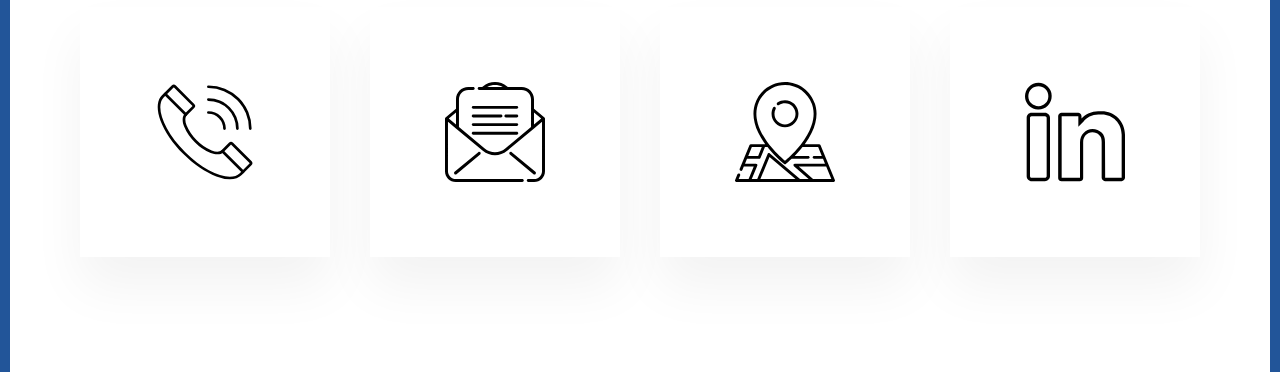
==== commit 87429c18: "Add files via upload" ====
--- a/index.html
+++ b/index.html
@@ -5,21 +5,29 @@
   <meta name="viewport" content="width=device-width, initial-scale=1.0">
   <link rel="stylesheet" href="index.css">
   <link rel="stylesheet" href="https://cdnjs.cloudflare.com/ajax/libs/font-awesome/5.15.1/css/all.min.css" integrity="sha512-+4zCK9k+qNFUR5X+cKL9EIR+ZOhtIloNl9GIKS57V1MyNsYpYcUrUeQc9vNfzsWfV28IaLL3i96P9sdNyeRssA==" crossorigin="anonymous" />
-<script type="text/javascript" src="http://ajax.googleapis.com/ajax/libs/jquery/1.8/jquery.min.js"></script>
-  <script>
-
-              jQuery(function(){
-                  $(function () {
-                      $(window).scroll(function () {
-                          if ($(this).scrollTop() > 200 ) {
-                              $('#scrollUp').css('right','10px');
-                          } else {
-                              $('#scrollUp').removeAttr( 'style' );
-                          }
-
-                      });
-                  });
-              });
+<!-- <script src="jquery.min.js"></script> -->
+<!-- <script src="owlcarousel/owl.carousel.min.js"></script> -->
+<!-- <script type="text/javascript" src="http://ajax.googleapis.com/ajax/libs/jquery/1.8/jquery.min.js"></script> -->
+<link rel="stylesheet" href="css/owl.carousel.min.css">
+<link rel="stylesheet" href="css/owl.theme.default.min.css">
+<script type="text/javascript">
+let ladate=new Date()
+document.getElementsByClassName("copyright")
+document.write("&copy;");
+document.write("" +ladate.getFullYear());
+document.write("Aurelien Anglas");
+console.log();
+
+  $(function () {
+      $(window).scroll(function () {
+          if ($(this).scrollTop() > 200 ) {
+              $('#scrollUp').css('right','10px');
+          } else {
+              $('#scrollUp').removeAttr( 'style' );
+          }
+      });
+  });
+
   </script>
 <title>Aurélien Anglas CV</title>
 </head>
@@ -56,7 +64,7 @@
 
     <article class="profil">
       <h2>PROFIL</h2>
-      Je suis un jeune homme de 34 ans qui souhaite accroitre ses connaissances dans le monde du développement web que ce soit par les recherches personnelles mais aussi par les taches seules ou en groupe que l'on doit faire pour l'entreprise
+      Je suis un jeune homme né en 1986 qui souhaite accroitre ses connaissances dans l'univers de la médiation numérique que ce soit par les recherches personnelles mais aussi par les taches seules ou en groupe que l'on doit faire pour l'entreprise
     </article>
 
   </section>
@@ -72,16 +80,15 @@
           <p>2010</p>
           <h3>Mairie de Saint-Souplet</h3>
           <article class="">
-            Stage où j'ai effectué la numérisation du cadastre ciméteriale.
-          </article>
-
+            Stage où j ai effectué la numérisation du cadastre ciméteriale.
+          </article>
         </div>
       </div>
       <div class="container right">
         <div class="content">  <p>2012</p>
             <h3>Cyber-Base de Crespin</h3>
             <article class="">
-              Stage d'animateur où j'ai géré le parc informatique, j'ai aidé les usagés dans leurs recherches informatique et j'ai préparé et donné un cours sur le montage photo pour différents publics.
+              Stage d animateur où j ai géré le parc informatique, j ai aidé les usagés dans leurs recherches informatique et j ai préparé et donné un cours sur le montage photo pour différents publics.
             </article>
 
         </div>
@@ -130,35 +137,19 @@
     <article class="Competences">
         <h2>COMPETENCES</h2>
       <br>
-      <div class="slideshow">
-        <div class="slide">
-          <img src="img/github.svg" alt="" >
-        </div>
-        <div class="slide">
-          <img src="img/html.svg" alt="">
-        </div>
-        <div class="slide">
-          <img src="img/css.svg" alt="">
-        </div>
-        <div class="slide">
-          <img src="img/office.svg" alt="">
-        </div>
-        <div class="slide">
-          <img src="img/photoshop.svg" alt="">
-        </div>
-        <div class="slide">
-          <img src="img/illustrator.svg" alt="">
-        </div>
-        <div class="slide">
-          <img src="img/audacity.svg" alt="">
-        </div>
-        <div class="slide">
-          <img src="img/js.svg" alt="">
-        </div>
-        <div class="slide">
-          <img src="img/indesign.svg" alt="">
-        </div>
-      </div>
+      <div class="owl-carousel">
+
+          <div><img src="img/html.svg" alt=""></div>
+          <div><img src="img/css.svg" alt=""></div>
+          <div><img src="img/js.svg" alt=""></div>
+          <div><img src="img/github.svg" alt="" ></div>
+          <div><img src="img/photoshop.svg" alt=""></div>
+          <div><img src="img/illustrator.svg" alt=""></div>
+          <div><img src="img/indesign.svg" alt=""></div>
+          <div><img src="img/office.svg" alt=""></div>
+          <div><img src="img/audacity.svg" alt=""></div>
+
+        </div>
 
     </article>
 
@@ -194,7 +185,8 @@
       </article>
 
       <div class="contener">
-        <div class="box">
+        <a href="tel:+33638325962" target="_blank"><div class="box">
+
           <div class="imgBx">
             <img src="img/call.svg" alt="call">
           </div>
@@ -205,8 +197,8 @@
             <h3>Téléphone</h3>
             <h4>06/38/32/59/62</h4>
           </div>
-        </div>
-        <div class="box">
+        </div></a>
+      <a href="mailto:aurelienanglas@gmail.com" target="_blank">  <div class="box">
           <div class="imgBx">
             <img src="img/open-email.svg" alt="">
           </div>
@@ -217,7 +209,8 @@
             <h3>Adresse Mail</h3>
             <h4>aurelienanglas@gmail.com</h4>
           </div>
-        </div>
+        </div></a>
+        <a href="https://www.google.fr/maps/@50.4651999,3.5855349,14z?hl=fr" target="_blank">
         <div class="box">
           <div class="imgBx">
             <img src="img/map.svg" alt="">
@@ -226,36 +219,46 @@
             <div class="icon">
               <img src="img/map.svg" alt="">
             </div>
-            <img src="img/map.jpg" alt="">
             <h3>Adresse</h3>
             <h4>59163 Condé sur Escaut</h4>
           </div>
-        </div>
+        </div></a>
+        <a href="http://www.linkedin.com/in/aurelien-anglas/" target="_blank">
         <div class="box">
           <div class="imgBx">
            <img src="img/linkedin.svg" alt="">
           </div>
           <div class="contant">
+
             <div class="icon">
              <img src="img/linkedin.svg" alt="">
             </div>
             <h3>Linkedin</h3>
             <h4>www.linkedin.com/in/aurelien-anglas/</h4>
           </div>
-    </div>
+    </div></a>
   </div>
   </section>
 <footer>
 
 <section>
-  <article class="">
+  <article class="copyright">
     <div class="">
-      <h5>&copy;2021 Aurélien ANGLAS</h5>
+
     </div>
   </article>
 
 </section>
 
 </footer>
+<script src="https://cdnjs.cloudflare.com/ajax/libs/jquery/3.6.0/jquery.min.js" integrity="sha512-894YE6QWD5I59HgZOGReFYm4dnWc1Qt5NtvYSaNcOP+u1T9qYdvdihz0PPSiiqn/+/3e7Jo4EaG7TubfWGUrMQ==" crossorigin="anonymous"></script>
+<script src="js/owl.carousel.min.js"></script>
+
+<script type="text/javascript">
+$(document).ready(function(){
+  $(".owl-carousel").owlCarousel();
+});
+</script>
+
 </body>
 </html>
--- a/index.css
+++ b/index.css
@@ -9,7 +9,7 @@
 
 }
 *{  margin: 0;
-  padding: 0;
+
   box-sizing:border-box;
   font-family: "glacial indifference";
   scroll-behavior: smooth;
@@ -54,19 +54,21 @@
 }
 nav{
   background: #d4dce5;
-  padding-top:20px;
-  padding-bottom:20px;
-  width: 100%;
-
-
+width: 100%;
 
 }
 nav> ul{
   margin: 0px;
+  padding: 0px;
+  display:inline-block;
 
 }
 nav li{
   list-style-type: none;
+  display: flex;
+  justify-content: center;
+  text-align: center;
+
 }
 
 nav>ul>li{
@@ -77,26 +79,32 @@
   content: "";
   display: table;
   clear: both;
+
 }
 .submenu{
   display: none;
 }
 nav input[type=checkbox]{
   display: none;
+
 }
 nav label{
   display: none;
+
 }
 nav a{
   display: inline-block;
   text-decoration: none;
+
 }
 nav>ul>li>a {
   padding: 10px 15px;
   color:#249;
+
 }
 nav input[type=checkbox]:checked ~ ul{
   display: block;
+
 }
   .timeline{
     background-color:#fff;
@@ -264,65 +272,24 @@
         #boutoncv a:hover {
         background-color: #ddab54;
         }
-        #boutoncv a:hover span {
-        padding-right: 25px;
-        }
+
       #boutoncv a:hover span:after {
         opacity: 1;
         right: 0;
         }
-  .slideshow{
-    position: relative;
-    width: 100px;
-    height: 100px;
-    transform-style:flat;
-    perspective: 500px
-  }
- .slide{
-    position: relative;
-    justify-content: center;
-    top:0;
-    left:0;
-    right: 0;
-    bottom:0;
-    animation: animate 13.5s linear infinite;
-    transform: rotateY(90deg);
-  }
-  .slideshow .slide:nth-child(2){
-    animation-delay: 0s;}
-  .slideshow .slide:nth-child(3){
-    animation-delay: 01.5s;}
-  .slideshow .slide:nth-child(8){
-    animation-delay: 3s;}
-  .slideshow .slide:nth-child(1){
-    animation-delay: 4.5s;}
-  .slideshow .slide:nth-child(4){
-    animation-delay: 6s;}
-  .slideshow .slide:nth-child(5){
-    animation-delay: 7.5s;}
-  .slideshow .slide:nth-child(6){
-    animation-delay: 9s;}
-  .slideshow .slide:nth-child(9){
-    animation-delay: 10.5s;}
-  .slideshow .slide:nth-child(7){
-    animation-delay: 12s;}
-
-  .slideshow .slide img{
-    position: absolute;
-    top: 0;
-    left:0;
-    object-fit:fill;
-    transform: rotateY(180deg);
-    animation-duration: infinite;
-  }
-  @keyframes animate {
-  0%{
-    transform: rotateY(90deg);
-  }
-  10%,100%{
-    transform: rotateY(270deg);
-  }
-  }
+        .owl-carrousel{
+            position:relative;
+            height:400px;
+            width:400px;
+            margin:auto;
+        }
+        .owl-carrousel img{
+            position:absolute;
+            top:0;
+            left:0;
+        }
+
+
   #competences{background-color: #fff;}
   #competences img{
     height: 100px;
@@ -353,7 +320,7 @@
     height: 250px;
     position: relative;
     justify-content:space-around;
-    border-style:ridge;
+    border-style:groove;
     border-width: 15px;
     border-color: sienna;
   }
@@ -384,6 +351,11 @@
     align-items: center;
     flex-wrap: wrap;
     margin: 20px 0;
+  }
+  .contener .box .box-lien{
+    display: block;
+    height: 100%;
+
   }
   .contener .box{
     position: relative;
@@ -486,6 +458,8 @@
  }
 
 footer{
+  text-align: center;
+  text-decoration: overline;
   background: white;
 font-size: 20px;
 font-family: GlacialIndifference;
